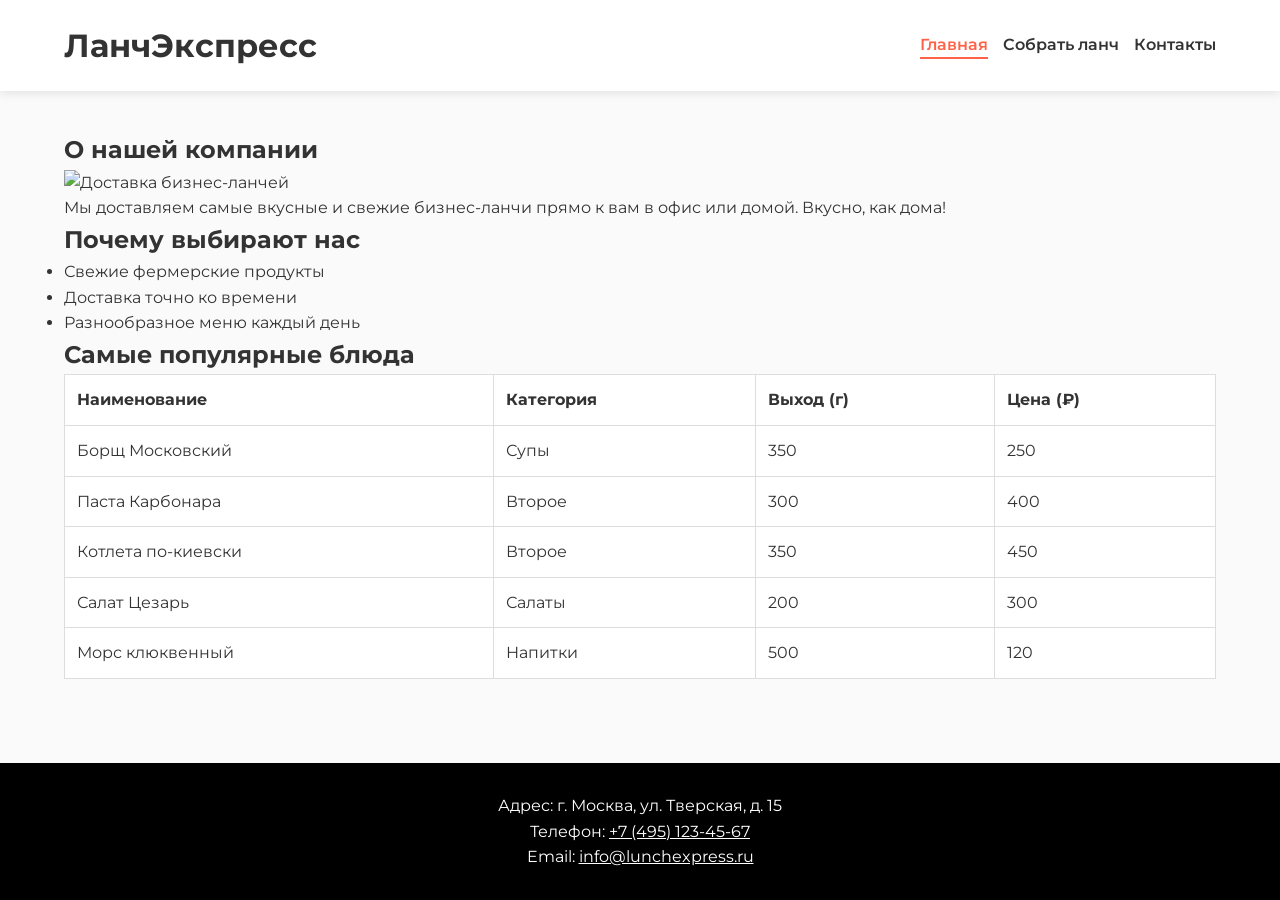
==== ЛР3/index.html @ e6a9607a "Add files via upload" ====
<!DOCTYPE html>
<html lang="ru">
<head>
    <meta charset="UTF-8">
    <meta name="viewport" content="width=device-width, initial-scale=1.0">
    <title>ЛанчЭкспресс — Доставка бизнес-ланчей</title>
    <link rel="preconnect" href="https://fonts.googleapis.com">
    <link rel="preconnect" href="https://fonts.gstatic.com" crossorigin>
    <link href="https://fonts.googleapis.com/css2?family=Montserrat:wght@400;600;700&display=swap" rel="stylesheet">
    <link rel="stylesheet" href="style.css">
    <link rel="stylesheet" href="print.css" media="print">
</head>
<body>
    <header class="header">
        <div class="container header-container">
            <h1 class="logo">ЛанчЭкспресс</h1>
            <nav class="nav">
                <a href="index.html" class="active">Главная</a>
                <a href="lunch.html">Собрать ланч</a>
                <a href="#contacts">Контакты</a>
            </nav>
        </div>
    </header>

    <main class="main-content">
        <div class="container">
            <section id="about" class="section">
                <h2>О нашей компании</h2>
                <div class="about-content">
                    <img src="https://images.unsplash.com/photo-1555396273-367ea4eb4db5?w=450&q=80" alt="Доставка бизнес-ланчей">
                    <p>Мы доставляем самые вкусные и свежие бизнес-ланчи прямо к вам в офис или домой. Вкусно, как дома!</p>
                </div>
            </section>

            <section id="advantages" class="section">
                <h2>Почему выбирают нас</h2>
                <ul class="advantages-list">
                    <li>Свежие фермерские продукты</li>
                    <li>Доставка точно ко времени</li>
                    <li>Разнообразное меню каждый день</li>
                </ul>
            </section>

            <section id="menu" class="section">
                <h2>Самые популярные блюда</h2>
                <div class="table-responsive">
                    <table class="dishes-table">
                        <thead>
                            <tr>
                                <th>Наименование</th>
                                <th>Категория</th>
                                <th>Выход (г)</th>
                                <th>Цена (₽)</th>
                            </tr>
                        </thead>
                        <tbody>
                            <tr><td>Борщ Московский</td><td>Супы</td><td>350</td><td>250</td></tr>
                            <tr><td>Паста Карбонара</td><td>Второе</td><td>300</td><td>400</td></tr>
                            <tr><td>Котлета по-киевски</td><td>Второе</td><td>350</td><td>450</td></tr>
                            <tr><td>Салат Цезарь</td><td>Салаты</td><td>200</td><td>300</td></tr>
                            <tr><td>Морс клюквенный</td><td>Напитки</td><td>500</td><td>120</td></tr>
                        </tbody>
                    </table>
                </div>
            </section>
        </div>
    </main>

    <footer id="contacts" class="footer">
        <div class="container footer-container">
            <p>Адрес: г. Москва, ул. Тверская, д. 15</p>
            <p>Телефон: <a href="tel:+74951234567">+7 (495) 123-45-67</a></p>
            <p>Email: <a href="mailto:info@lunchexpress.ru">info@lunchexpress.ru</a></p>
        </div>
    </footer>
</body>
</html>
---- ЛР3/style.css ----
* {
    box-sizing: border-box;
    margin: 0;
    padding: 0;
}

body {
    font-family: 'Montserrat', sans-serif;
    color: #333;
    background-color: #fafafa;
    line-height: 1.6;
    display: flex;
    flex-direction: column;
    min-height: 100vh;
}

.main-content {
    flex-grow: 1; 
    padding: 40px 0;
}

.container {
    width: 90%;
    max-width: 1200px;
    margin: 0 auto;
}

.header {
    background-color: #fff;
    padding: 20px 0;
    box-shadow: 0 2px 10px rgba(0,0,0,0.1);
}

.header-container {
    display: flex;
    justify-content: space-between;
    align-items: center;
    flex-wrap: wrap;
    gap: 15px;
}

.nav {
    display: flex;
    gap: 15px;
    flex-wrap: wrap;
}

.nav a {
    text-decoration: none;
    color: #333;
    font-weight: 600;
    transition: color 0.3s ease;
}

.nav a:hover {
    color: tomato;
}

.nav a.active {
    color: tomato;
    border-bottom: 2px solid tomato;
}

.dishes-table {
    width: 100%;
    border-collapse: collapse;
    background: #fff;
}

.dishes-table th, .dishes-table td {
    border: 1px solid #ddd;
    padding: 12px;
    text-align: left;
}

.footer {
    background-color: black;
    color: white;
    padding: 30px 0;
    text-align: center;
}

.footer a {
    color: white;
    text-decoration: underline;
}

.footer a:hover {
    color: tomato;
}

@media (max-width: 400px) {
    .table-responsive {
        width: 100%;
        overflow-x: auto;
    }
}
---- ЛР3/print.css ----
@media print {
    body {
        background-color: white !important;
        color: black !important;
        font-size: 12pt;
    }

    .header nav,
    .footer,
    .dish-card button {
        display: none !important;
    }

    .dish-card {
        filter: none !important;
        border: 1px solid #ccc !important;
        page-break-inside: avoid;
        padding: 10px !important;
    }

    .dishes-grid {
        display: block;
    }

    .dish-card {
        display: block;
        margin-bottom: 20px;
    }

    .dish-card img {
        height: 100px;
        width: 100px;
        object-fit: cover;
        float: left;
        margin-right: 20px;
    }
    
    .dish-card::after {
        content: "";
        display: table;
        clear: both;
    }
}
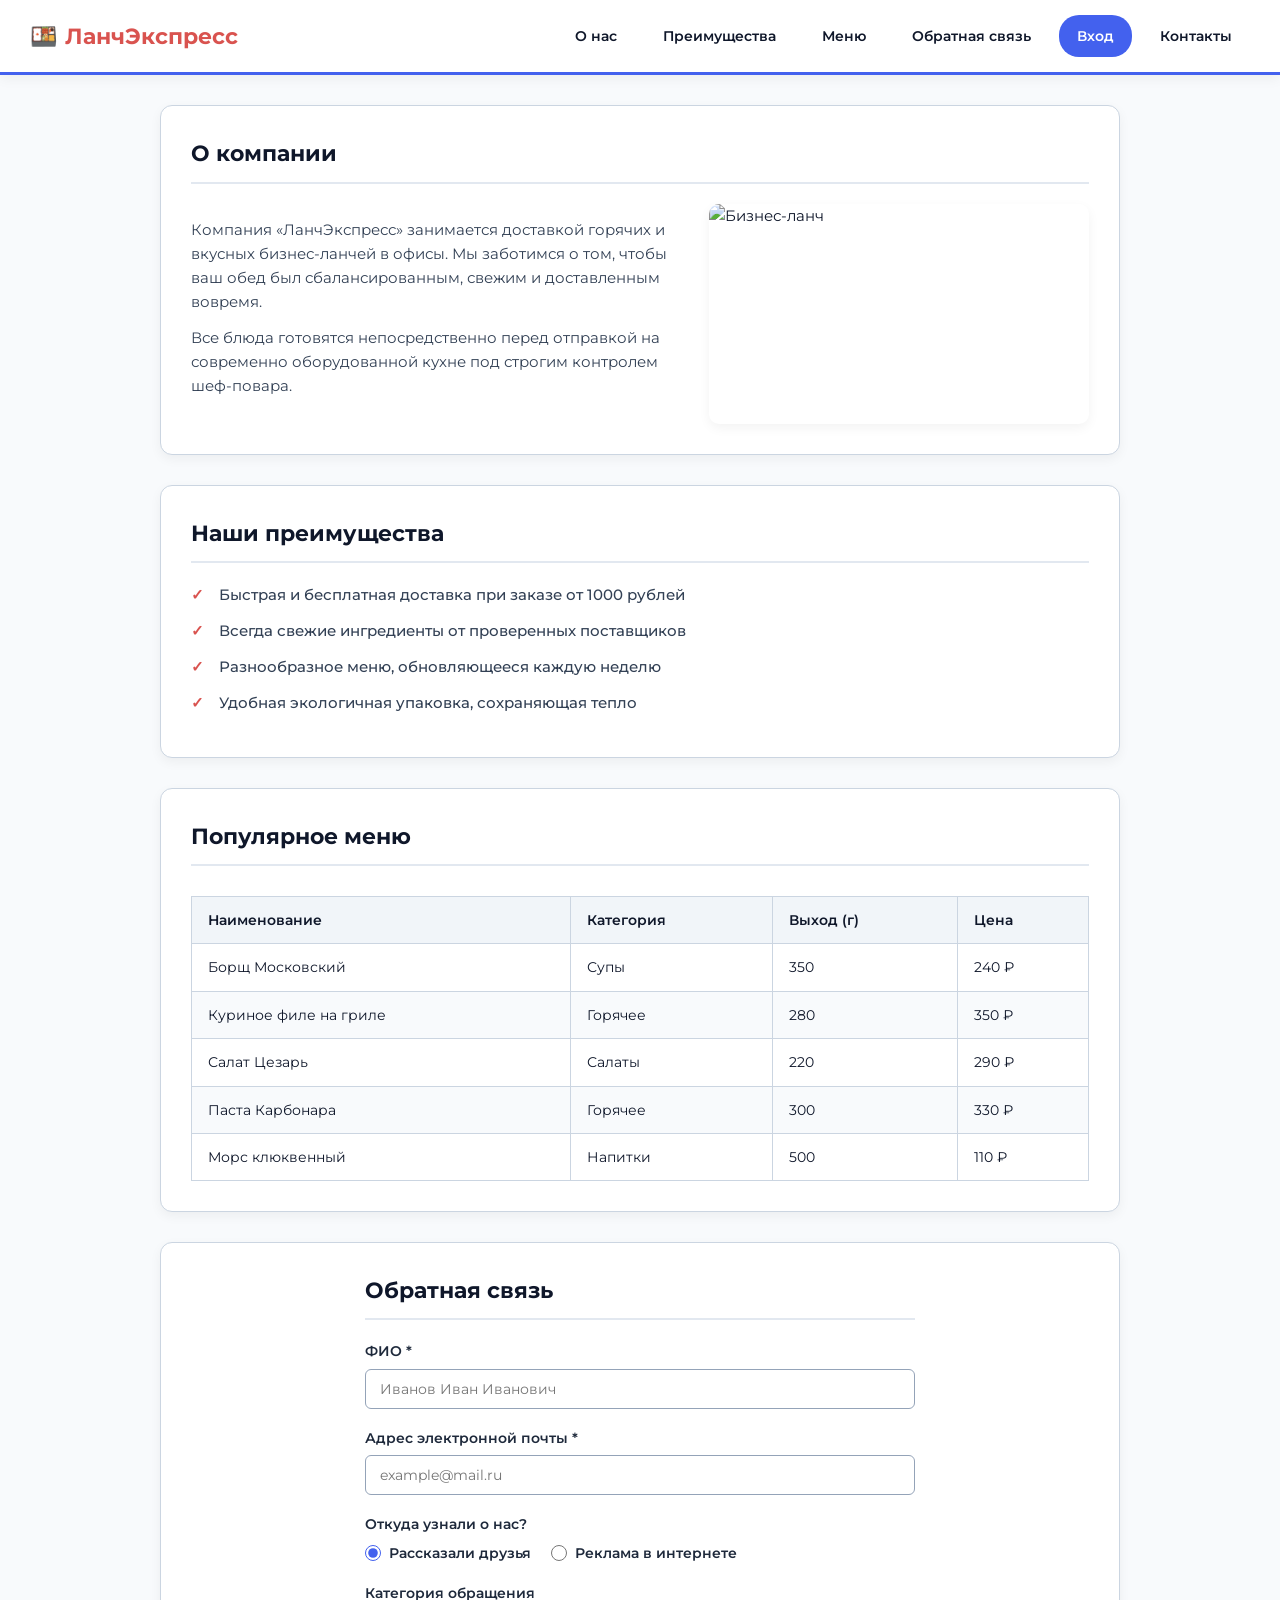
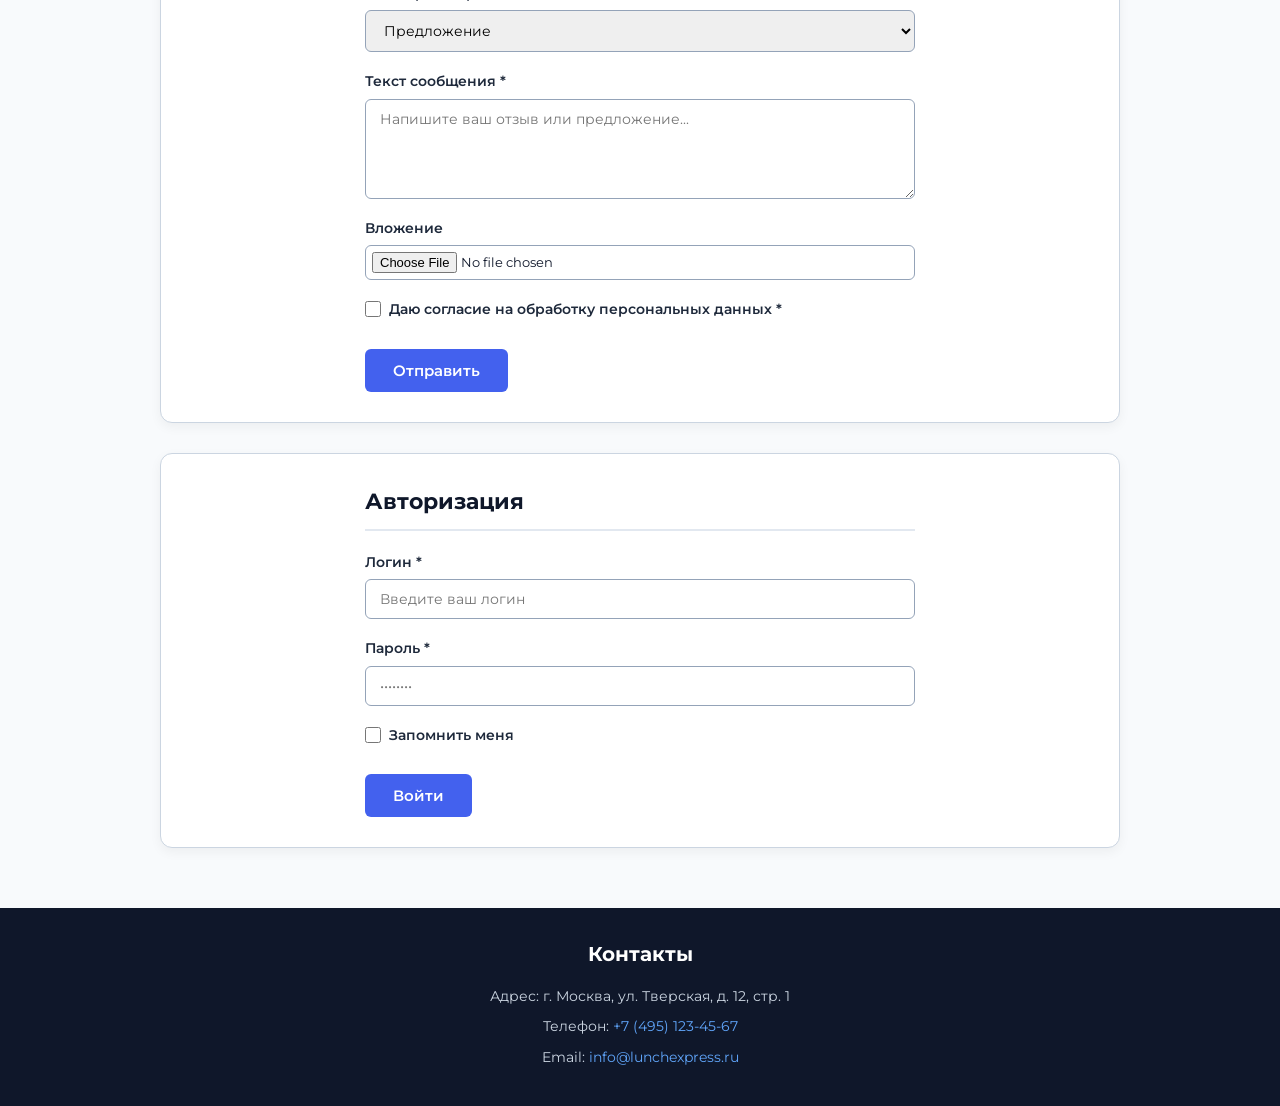
==== commit 26a39ba9: "Add files via upload" ====
--- a/ЛР3/index.html
+++ b/ЛР3/index.html
@@ -6,72 +6,193 @@
     <title>ЛанчЭкспресс — Доставка бизнес-ланчей</title>
     <link rel="preconnect" href="https://fonts.googleapis.com">
     <link rel="preconnect" href="https://fonts.gstatic.com" crossorigin>
-    <link href="https://fonts.googleapis.com/css2?family=Montserrat:wght@400;600;700&display=swap" rel="stylesheet">
+    <link href="https://fonts.googleapis.com/css2?family=Montserrat:wght@400;500;600;700&display=swap" rel="stylesheet">
     <link rel="stylesheet" href="style.css">
-    <link rel="stylesheet" href="print.css" media="print">
 </head>
 <body>
-    <header class="header">
-        <div class="container header-container">
-            <h1 class="logo">ЛанчЭкспресс</h1>
-            <nav class="nav">
-                <a href="index.html" class="active">Главная</a>
-                <a href="lunch.html">Собрать ланч</a>
-                <a href="#contacts">Контакты</a>
-            </nav>
-        </div>
+
+    <header>
+        <a href="#" class="logo">
+            <span>🍱</span> ЛанчЭкспресс
+        </a>
+        <nav>
+            <a href="#about" class="nav-btn">О нас</a>
+            <a href="#advantages" class="nav-btn">Преимущества</a>
+            <a href="#menu" class="nav-btn">Меню</a>
+            <a href="#feedback" class="nav-btn">Обратная связь</a>
+            <a href="#auth" class="nav-btn auth-nav-btn">Вход</a>
+            <a href="#contacts" class="nav-btn">Контакты</a>
+        </nav>
     </header>
 
-    <main class="main-content">
-        <div class="container">
-            <section id="about" class="section">
-                <h2>О нашей компании</h2>
-                <div class="about-content">
-                    <img src="https://images.unsplash.com/photo-1555396273-367ea4eb4db5?w=450&q=80" alt="Доставка бизнес-ланчей">
-                    <p>Мы доставляем самые вкусные и свежие бизнес-ланчи прямо к вам в офис или домой. Вкусно, как дома!</p>
+    <main>
+
+        <section id="about">
+            <h2>О компании</h2>
+            <div class="about-content">
+                <div class="about-text">
+                    <p>
+                        Компания «ЛанчЭкспресс» занимается доставкой горячих и вкусных бизнес-ланчей в офисы. Мы заботимся о том, чтобы ваш обед был сбалансированным, свежим и доставленным вовремя.
+                    </p>
+                    <p>
+                        Все блюда готовятся непосредственно перед отправкой на современно оборудованной кухне под строгим контролем шеф-повара.
+                    </p>
                 </div>
-            </section>
+                <img src="https://images.unsplash.com/photo-1546069901-ba9599a7e63c?auto=format&fit=crop&w=800&q=80" alt="Бизнес-ланч" class="about-img">
+            </div>
+        </section>
 
-            <section id="advantages" class="section">
-                <h2>Почему выбирают нас</h2>
-                <ul class="advantages-list">
-                    <li>Свежие фермерские продукты</li>
-                    <li>Доставка точно ко времени</li>
-                    <li>Разнообразное меню каждый день</li>
-                </ul>
-            </section>
+        <section id="advantages">
+            <h2>Наши преимущества</h2>
+            <ul class="advantages-list">
+                <li>Быстрая и бесплатная доставка при заказе от 1000 рублей</li>
+                <li>Всегда свежие ингредиенты от проверенных поставщиков</li>
+                <li>Разнообразное меню, обновляющееся каждую неделю</li>
+                <li>Удобная экологичная упаковка, сохраняющая тепло</li>
+            </ul>
+        </section>
 
-            <section id="menu" class="section">
-                <h2>Самые популярные блюда</h2>
-                <div class="table-responsive">
-                    <table class="dishes-table">
-                        <thead>
-                            <tr>
-                                <th>Наименование</th>
-                                <th>Категория</th>
-                                <th>Выход (г)</th>
-                                <th>Цена (₽)</th>
-                            </tr>
-                        </thead>
-                        <tbody>
-                            <tr><td>Борщ Московский</td><td>Супы</td><td>350</td><td>250</td></tr>
-                            <tr><td>Паста Карбонара</td><td>Второе</td><td>300</td><td>400</td></tr>
-                            <tr><td>Котлета по-киевски</td><td>Второе</td><td>350</td><td>450</td></tr>
-                            <tr><td>Салат Цезарь</td><td>Салаты</td><td>200</td><td>300</td></tr>
-                            <tr><td>Морс клюквенный</td><td>Напитки</td><td>500</td><td>120</td></tr>
-                        </tbody>
-                    </table>
-                </div>
-            </section>
-        </div>
+        <section id="menu">
+            <h2>Популярное меню</h2>
+            <div class="table-responsive">
+                <table>
+                    <thead>
+                        <tr>
+                            <th>Наименование</th>
+                            <th>Категория</th>
+                            <th>Выход (г)</th>
+                            <th>Цена</th>
+                        </tr>
+                    </thead>
+                    <tbody>
+                        <tr>
+                            <td>Борщ Московский</td>
+                            <td>Супы</td>
+                            <td>350</td>
+                            <td>240 ₽</td>
+                        </tr>
+                        <tr>
+                            <td>Куриное филе на гриле</td>
+                            <td>Горячее</td>
+                            <td>280</td>
+                            <td>350 ₽</td>
+                        </tr>
+                        <tr>
+                            <td>Салат Цезарь</td>
+                            <td>Салаты</td>
+                            <td>220</td>
+                            <td>290 ₽</td>
+                        </tr>
+                        <tr>
+                            <td>Паста Карбонара</td>
+                            <td>Горячее</td>
+                            <td>300</td>
+                            <td>330 ₽</td>
+                        </tr>
+                        <tr>
+                            <td>Морс клюквенный</td>
+                            <td>Напитки</td>
+                            <td>500</td>
+                            <td>110 ₽</td>
+                        </tr>
+                    </tbody>
+                </table>
+            </div>
+        </section>
+
+        <section id="feedback">
+            <div class="form-container">
+                <h2>Обратная связь</h2>
+                <form action="#" method="post">
+                    <div class="form-group">
+                        <label for="fullname">ФИО *</label>
+                        <input type="text" id="fullname" name="fullname" class="form-control" placeholder="Иванов Иван Иванович" required>
+                    </div>
+
+                    <div class="form-group">
+                        <label for="email">Адрес электронной почты *</label>
+                        <input type="email" id="email" name="email" class="form-control" placeholder="example@mail.ru" required>
+                    </div>
+
+                    <div class="form-group">
+                        <label>Откуда узнали о нас?</label>
+                        <div class="radio-group">
+                            <label class="radio-label">
+                                <input type="radio" name="source" value="friends" checked>
+                                Рассказали друзья
+                            </label>
+                            <label class="radio-label">
+                                <input type="radio" name="source" value="internet">
+                                Реклама в интернете
+                            </label>
+                        </div>
+                    </div>
+
+                    <div class="form-group">
+                        <label for="category">Категория обращения</label>
+                        <select id="category" name="category" class="form-control">
+                            <option value="proposal">Предложение</option>
+                            <option value="complaint">Жалоба</option>
+                            <option value="thanks">Благодарность</option>
+                        </select>
+                    </div>
+
+                    <div class="form-group">
+                        <label for="message">Текст сообщения *</label>
+                        <textarea id="message" name="message" class="form-control" placeholder="Напишите ваш отзыв или предложение..." required></textarea>
+                    </div>
+
+                    <div class="form-group">
+                        <label for="attachment">Вложение</label>
+                        <input type="file" id="attachment" name="attachment" class="form-control file-input">
+                    </div>
+
+                    <div class="form-group">
+                        <label class="checkbox-label">
+                            <input type="checkbox" id="agree" name="agree" required>
+                            Даю согласие на обработку персональных данных *
+                        </label>
+                    </div>
+
+                    <button type="submit" class="btn-submit">Отправить</button>
+                </form>
+            </div>
+        </section>
+
+        <section id="auth">
+            <div class="form-container">
+                <h2>Авторизация</h2>
+                <form action="#" method="post">
+                    <div class="form-group">
+                        <label for="login">Логин *</label>
+                        <input type="text" id="login" name="login" class="form-control" placeholder="Введите ваш логин" required>
+                    </div>
+
+                    <div class="form-group">
+                        <label for="password">Пароль *</label>
+                        <input type="password" id="password" name="password" class="form-control" placeholder="••••••••" required>
+                    </div>
+
+                    <div class="form-group">
+                        <label class="checkbox-label">
+                            <input type="checkbox" name="remember">
+                            Запомнить меня
+                        </label>
+                    </div>
+
+                    <button type="submit" class="btn-submit">Войти</button>
+                </form>
+            </div>
+        </section>
+
     </main>
 
-    <footer id="contacts" class="footer">
-        <div class="container footer-container">
-            <p>Адрес: г. Москва, ул. Тверская, д. 15</p>
-            <p>Телефон: <a href="tel:+74951234567">+7 (495) 123-45-67</a></p>
-            <p>Email: <a href="mailto:info@lunchexpress.ru">info@lunchexpress.ru</a></p>
-        </div>
+    <footer id="contacts">
+        <h2>Контакты</h2>
+        <p>Адрес: г. Москва, ул. Тверская, д. 12, стр. 1</p>
+        <p>Телефон: <a href="tel:+74951234567">+7 (495) 123-45-67</a></p>
+        <p>Email: <a href="mailto:info@lunchexpress.ru">info@lunchexpress.ru</a></p>
     </footer>
+
 </body>
 </html>
--- a/ЛР3/style.css
+++ b/ЛР3/style.css
@@ -6,92 +6,299 @@
 
 body {
     font-family: 'Montserrat', sans-serif;
-    color: #333;
-    background-color: #fafafa;
+    font-size: 15px;
+    font-weight: 400;
+    color: #0f172a;
+    background-color: #f8fafc;
     line-height: 1.6;
+    min-height: 100vh;
     display: flex;
     flex-direction: column;
-    min-height: 100vh;
-}
-
-.main-content {
-    flex-grow: 1; 
-    padding: 40px 0;
-}
-
-.container {
-    width: 90%;
-    max-width: 1200px;
-    margin: 0 auto;
-}
-
-.header {
-    background-color: #fff;
-    padding: 20px 0;
-    box-shadow: 0 2px 10px rgba(0,0,0,0.1);
-}
-
-.header-container {
-    display: flex;
+}
+
+header {
+    background-color: #ffffff;
+    padding: 15px 30px;
+    box-shadow: 0 4px 12px rgba(0, 0, 0, 0.05);
+    border-bottom: 3px solid #4361ee;
+    position: sticky;
+    top: 0;
+    z-index: 1000;
+    display: flex;
+    align-items: center;
     justify-content: space-between;
-    align-items: center;
     flex-wrap: wrap;
     gap: 15px;
 }
 
-.nav {
-    display: flex;
-    gap: 15px;
+.logo {
+    font-size: 22px;
+    font-weight: 700;
+    color: #d9534f;
+    text-decoration: none;
+    display: flex;
+    align-items: center;
+    gap: 8px;
+}
+
+nav {
+    display: flex;
+    gap: 10px;
+    align-items: center;
     flex-wrap: wrap;
 }
 
-.nav a {
+.nav-btn {
+    background: transparent;
+    border: 2px solid transparent;
+    padding: 8px 16px;
+    border-radius: 20px;
+    font-size: 14px;
+    font-weight: 600;
+    color: #0f172a;
     text-decoration: none;
-    color: #333;
-    font-weight: 600;
-    transition: color 0.3s ease;
-}
-
-.nav a:hover {
-    color: tomato;
-}
-
-.nav a.active {
-    color: tomato;
-    border-bottom: 2px solid tomato;
-}
-
-.dishes-table {
+    transition: all 0.3s ease;
+}
+
+.nav-btn:hover {
+    background-color: #eef2ff;
+    color: #4361ee;
+    border-color: #4361ee;
+}
+
+.auth-nav-btn {
+    background-color: #4361ee;
+    color: #ffffff !important;
+}
+
+.auth-nav-btn:hover {
+    background-color: #3a0ca3;
+}
+
+main {
+    max-width: 1000px;
+    width: 100%;
+    margin: 30px auto;
+    padding: 0 20px;
+    flex: 1;
+}
+
+section {
+    background-color: #ffffff;
+    padding: 30px;
+    border-radius: 12px;
+    box-shadow: 0 4px 12px rgba(0, 0, 0, 0.05);
+    border: 1px solid #cbd5e1;
+    margin-bottom: 30px;
+}
+
+h2 {
+    font-size: 22px;
+    font-weight: 700;
+    color: #0f172a;
+    margin-bottom: 20px;
+    padding-bottom: 10px;
+    border-bottom: 2px solid #e2e8f0;
+}
+
+.about-content {
+    display: flex;
+    gap: 25px;
+    align-items: center;
+    flex-wrap: wrap;
+}
+
+.about-text {
+    flex: 1;
+    min-width: 280px;
+}
+
+.about-text p {
+    margin-bottom: 12px;
+    font-size: 15px;
+    color: #334155;
+}
+
+img.about-img {
+    width: 100%;
+    max-width: 380px;
+    height: 220px;
+    object-fit: cover;
+    border-radius: 10px;
+    box-shadow: 0 4px 12px rgba(0, 0, 0, 0.05);
+}
+
+ul.advantages-list {
+    list-style: none;
+    padding-left: 0;
+}
+
+ul.advantages-list li {
+    position: relative;
+    padding-left: 28px;
+    margin-bottom: 12px;
+    font-weight: 500;
+    font-size: 15px;
+    color: #334155;
+}
+
+ul.advantages-list li::before {
+    content: "✓";
+    position: absolute;
+    left: 0;
+    top: 0;
+    color: #d9534f;
+    font-weight: 700;
+}
+
+.table-responsive {
+    overflow-x: auto;
+}
+
+table {
     width: 100%;
     border-collapse: collapse;
-    background: #fff;
-}
-
-.dishes-table th, .dishes-table td {
-    border: 1px solid #ddd;
-    padding: 12px;
+    margin-top: 10px;
+    background-color: #ffffff;
+}
+
+th, td {
+    padding: 12px 16px;
+    border: 1px solid #cbd5e1;
     text-align: left;
-}
-
-.footer {
-    background-color: black;
-    color: white;
-    padding: 30px 0;
+    font-size: 14px;
+}
+
+th {
+    background-color: #f1f5f9;
+    font-weight: 600;
+    color: #0f172a;
+}
+
+tr:nth-child(even) {
+    background-color: #f8fafc;
+}
+
+.form-container {
+    max-width: 550px;
+    margin: 0 auto;
+}
+
+.form-group {
+    margin-bottom: 18px;
+    display: flex;
+    flex-direction: column;
+    gap: 6px;
+}
+
+.form-group label {
+    font-size: 14px;
+    font-weight: 600;
+    color: #1e293b;
+}
+
+.form-control {
+    width: 100%;
+    padding: 10px 14px;
+    font-family: 'Montserrat', sans-serif;
+    font-size: 14px;
+    border: 1px solid #94a3b8;
+    border-radius: 6px;
+    outline: none;
+    transition: border-color 0.2s, box-shadow 0.2s;
+}
+
+.form-control:focus {
+    border-color: #4361ee;
+    box-shadow: 0 0 0 3px rgba(67, 97, 238, 0.15);
+}
+
+textarea.form-control {
+    resize: vertical;
+    min-height: 100px;
+}
+
+.radio-group {
+    display: flex;
+    gap: 20px;
+    align-items: center;
+    flex-wrap: wrap;
+}
+
+.radio-label, .checkbox-label {
+    font-size: 14px;
+    font-weight: 500;
+    display: inline-flex;
+    align-items: center;
+    gap: 8px;
+    cursor: pointer;
+    color: #1e293b;
+}
+
+.radio-label input, .checkbox-label input {
+    cursor: pointer;
+    accent-color: #4361ee;
+    width: 16px;
+    height: 16px;
+}
+
+.file-input {
+    padding: 6px;
+    font-size: 13px;
+}
+
+.btn-submit {
+    background-color: #4361ee;
+    color: #ffffff;
+    border: none;
+    padding: 12px 28px;
+    font-family: 'Montserrat', sans-serif;
+    font-size: 15px;
+    font-weight: 600;
+    border-radius: 6px;
+    cursor: pointer;
+    transition: background-color 0.2s;
+    margin-top: 10px;
+}
+
+.btn-submit:hover {
+    background-color: #3a0ca3;
+}
+
+footer {
+    background-color: #0f172a;
+    color: #ffffff;
+    padding: 30px 20px;
     text-align: center;
-}
-
-.footer a {
-    color: white;
+    margin-top: auto;
+}
+
+footer h2 {
+    color: #ffffff;
+    border-bottom: none;
+    font-size: 20px;
+    margin-bottom: 15px;
+    padding-bottom: 0;
+}
+
+footer p {
+    font-size: 14px;
+    color: #cbd5e1;
+    margin-bottom: 8px;
+}
+
+footer a {
+    color: #60a5fa;
+    text-decoration: none;
+}
+
+footer a:hover {
     text-decoration: underline;
 }
 
-.footer a:hover {
-    color: tomato;
-}
-
-@media (max-width: 400px) {
-    .table-responsive {
-        width: 100%;
-        overflow-x: auto;
+@media (max-width: 640px) {
+    header {
+        flex-direction: column;
+        align-items: flex-start;
     }
-}+}
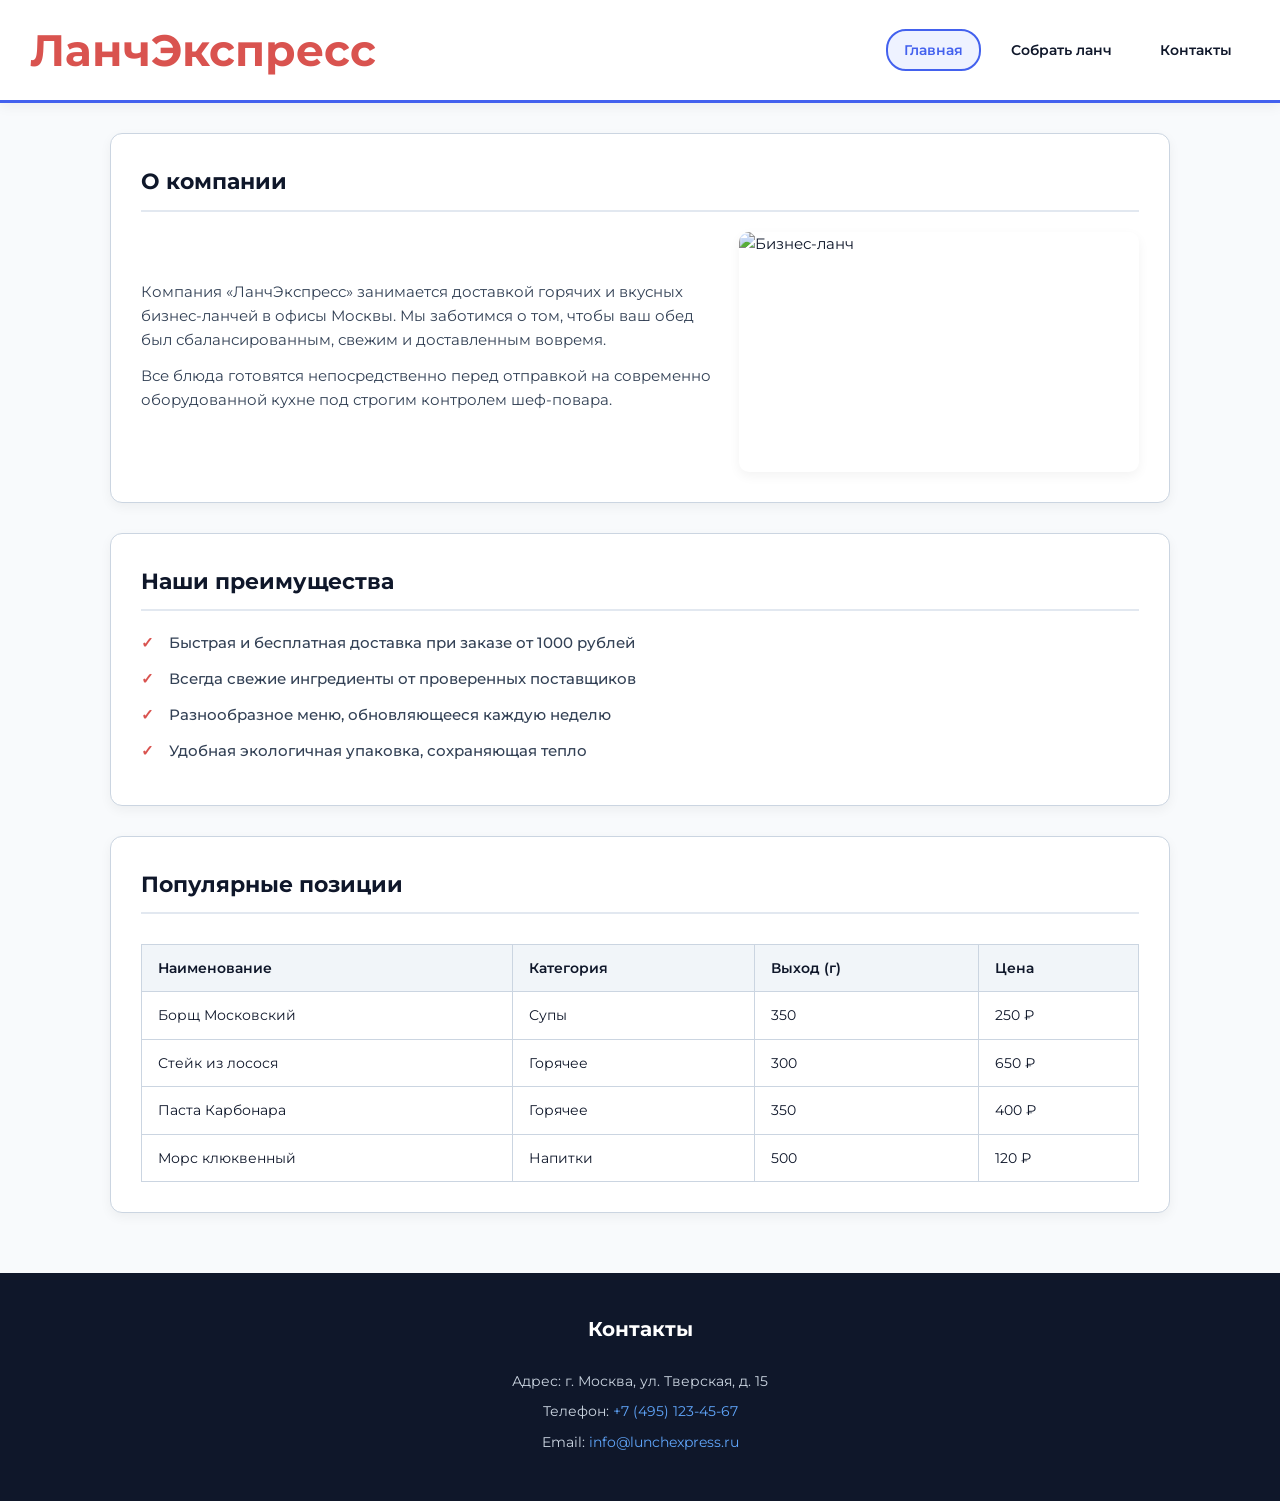
==== commit 4ad5875a: "Add files via upload" ====
--- a/ЛР3/index.html
+++ b/ЛР3/index.html
@@ -8,37 +8,33 @@
     <link rel="preconnect" href="https://fonts.gstatic.com" crossorigin>
     <link href="https://fonts.googleapis.com/css2?family=Montserrat:wght@400;500;600;700&display=swap" rel="stylesheet">
     <link rel="stylesheet" href="style.css">
+    <link rel="stylesheet" href="print.css" media="print">
 </head>
 <body>
-
     <header>
-        <a href="#" class="logo">
-            <span>🍱</span> ЛанчЭкспресс
+        <a href="index.html" class="logo">
+            <h1>ЛанчЭкспресс</h1>
         </a>
         <nav>
-            <a href="#about" class="nav-btn">О нас</a>
-            <a href="#advantages" class="nav-btn">Преимущества</a>
-            <a href="#menu" class="nav-btn">Меню</a>
-            <a href="#feedback" class="nav-btn">Обратная связь</a>
-            <a href="#auth" class="nav-btn auth-nav-btn">Вход</a>
+            <a href="index.html" class="nav-btn active">Главная</a>
+            <a href="lunch.html" class="nav-btn">Собрать ланч</a>
             <a href="#contacts" class="nav-btn">Контакты</a>
         </nav>
     </header>
 
     <main>
-
         <section id="about">
             <h2>О компании</h2>
             <div class="about-content">
                 <div class="about-text">
                     <p>
-                        Компания «ЛанчЭкспресс» занимается доставкой горячих и вкусных бизнес-ланчей в офисы. Мы заботимся о том, чтобы ваш обед был сбалансированным, свежим и доставленным вовремя.
+                        Компания «ЛанчЭкспресс» занимается доставкой горячих и вкусных бизнес-ланчей в офисы Москвы. Мы заботимся о том, чтобы ваш обед был сбалансированным, свежим и доставленным вовремя.
                     </p>
                     <p>
                         Все блюда готовятся непосредственно перед отправкой на современно оборудованной кухне под строгим контролем шеф-повара.
                     </p>
                 </div>
-                <img src="https://images.unsplash.com/photo-1546069901-ba9599a7e63c?auto=format&fit=crop&w=800&q=80" alt="Бизнес-ланч" class="about-img">
+                <img src="images/about.jpg" alt="Бизнес-ланч" class="about-img">
             </div>
         </section>
 
@@ -52,8 +48,8 @@
             </ul>
         </section>
 
-        <section id="menu">
-            <h2>Популярное меню</h2>
+        <section id="popular">
+            <h2>Популярные позиции</h2>
             <div class="table-responsive">
                 <table>
                     <thead>
@@ -69,130 +65,37 @@
                             <td>Борщ Московский</td>
                             <td>Супы</td>
                             <td>350</td>
-                            <td>240 ₽</td>
+                            <td>250 ₽</td>
                         </tr>
                         <tr>
-                            <td>Куриное филе на гриле</td>
+                            <td>Стейк из лосося</td>
                             <td>Горячее</td>
-                            <td>280</td>
-                            <td>350 ₽</td>
-                        </tr>
-                        <tr>
-                            <td>Салат Цезарь</td>
-                            <td>Салаты</td>
-                            <td>220</td>
-                            <td>290 ₽</td>
+                            <td>300</td>
+                            <td>650 ₽</td>
                         </tr>
                         <tr>
                             <td>Паста Карбонара</td>
                             <td>Горячее</td>
-                            <td>300</td>
-                            <td>330 ₽</td>
+                            <td>350</td>
+                            <td>400 ₽</td>
                         </tr>
                         <tr>
                             <td>Морс клюквенный</td>
                             <td>Напитки</td>
                             <td>500</td>
-                            <td>110 ₽</td>
+                            <td>120 ₽</td>
                         </tr>
                     </tbody>
                 </table>
             </div>
         </section>
-
-        <section id="feedback">
-            <div class="form-container">
-                <h2>Обратная связь</h2>
-                <form action="#" method="post">
-                    <div class="form-group">
-                        <label for="fullname">ФИО *</label>
-                        <input type="text" id="fullname" name="fullname" class="form-control" placeholder="Иванов Иван Иванович" required>
-                    </div>
-
-                    <div class="form-group">
-                        <label for="email">Адрес электронной почты *</label>
-                        <input type="email" id="email" name="email" class="form-control" placeholder="example@mail.ru" required>
-                    </div>
-
-                    <div class="form-group">
-                        <label>Откуда узнали о нас?</label>
-                        <div class="radio-group">
-                            <label class="radio-label">
-                                <input type="radio" name="source" value="friends" checked>
-                                Рассказали друзья
-                            </label>
-                            <label class="radio-label">
-                                <input type="radio" name="source" value="internet">
-                                Реклама в интернете
-                            </label>
-                        </div>
-                    </div>
-
-                    <div class="form-group">
-                        <label for="category">Категория обращения</label>
-                        <select id="category" name="category" class="form-control">
-                            <option value="proposal">Предложение</option>
-                            <option value="complaint">Жалоба</option>
-                            <option value="thanks">Благодарность</option>
-                        </select>
-                    </div>
-
-                    <div class="form-group">
-                        <label for="message">Текст сообщения *</label>
-                        <textarea id="message" name="message" class="form-control" placeholder="Напишите ваш отзыв или предложение..." required></textarea>
-                    </div>
-
-                    <div class="form-group">
-                        <label for="attachment">Вложение</label>
-                        <input type="file" id="attachment" name="attachment" class="form-control file-input">
-                    </div>
-
-                    <div class="form-group">
-                        <label class="checkbox-label">
-                            <input type="checkbox" id="agree" name="agree" required>
-                            Даю согласие на обработку персональных данных *
-                        </label>
-                    </div>
-
-                    <button type="submit" class="btn-submit">Отправить</button>
-                </form>
-            </div>
-        </section>
-
-        <section id="auth">
-            <div class="form-container">
-                <h2>Авторизация</h2>
-                <form action="#" method="post">
-                    <div class="form-group">
-                        <label for="login">Логин *</label>
-                        <input type="text" id="login" name="login" class="form-control" placeholder="Введите ваш логин" required>
-                    </div>
-
-                    <div class="form-group">
-                        <label for="password">Пароль *</label>
-                        <input type="password" id="password" name="password" class="form-control" placeholder="••••••••" required>
-                    </div>
-
-                    <div class="form-group">
-                        <label class="checkbox-label">
-                            <input type="checkbox" name="remember">
-                            Запомнить меня
-                        </label>
-                    </div>
-
-                    <button type="submit" class="btn-submit">Войти</button>
-                </form>
-            </div>
-        </section>
-
     </main>
 
     <footer id="contacts">
         <h2>Контакты</h2>
-        <p>Адрес: г. Москва, ул. Тверская, д. 12, стр. 1</p>
+        <p>Адрес: г. Москва, ул. Тверская, д. 15</p>
         <p>Телефон: <a href="tel:+74951234567">+7 (495) 123-45-67</a></p>
         <p>Email: <a href="mailto:info@lunchexpress.ru">info@lunchexpress.ru</a></p>
     </footer>
-
 </body>
 </html>
--- a/ЛР3/style.css
+++ b/ЛР3/style.css
@@ -36,14 +36,11 @@
     font-weight: 700;
     color: #d9534f;
     text-decoration: none;
-    display: flex;
-    align-items: center;
-    gap: 8px;
 }
 
 nav {
     display: flex;
-    gap: 10px;
+    gap: 12px;
     align-items: center;
     flex-wrap: wrap;
 }
@@ -53,30 +50,23 @@
     border: 2px solid transparent;
     padding: 8px 16px;
     border-radius: 20px;
+    font-family: 'Montserrat', sans-serif;
     font-size: 14px;
     font-weight: 600;
     color: #0f172a;
+    cursor: pointer;
     text-decoration: none;
     transition: all 0.3s ease;
 }
 
-.nav-btn:hover {
+.nav-btn:hover, .nav-btn.active {
     background-color: #eef2ff;
     color: #4361ee;
     border-color: #4361ee;
 }
 
-.auth-nav-btn {
-    background-color: #4361ee;
-    color: #ffffff !important;
-}
-
-.auth-nav-btn:hover {
-    background-color: #3a0ca3;
-}
-
 main {
-    max-width: 1000px;
+    max-width: 1100px;
     width: 100%;
     margin: 30px auto;
     padding: 0 20px;
@@ -121,8 +111,8 @@
 
 img.about-img {
     width: 100%;
-    max-width: 380px;
-    height: 220px;
+    max-width: 400px;
+    height: 240px;
     object-fit: cover;
     border-radius: 10px;
     box-shadow: 0 4px 12px rgba(0, 0, 0, 0.05);
@@ -175,23 +165,32 @@
     color: #0f172a;
 }
 
-tr:nth-child(even) {
-    background-color: #f8fafc;
-}
-
-.form-container {
-    max-width: 550px;
-    margin: 0 auto;
+.order-form {
+    display: flex;
+    flex-direction: column;
+    gap: 20px;
 }
 
 .form-group {
-    margin-bottom: 18px;
+    border: 1px solid #e2e8f0;
+    border-radius: 8px;
+    padding: 20px;
+}
+
+.form-group legend {
+    font-weight: 700;
+    color: #4361ee;
+    padding: 0 10px;
+}
+
+.field {
+    margin-bottom: 15px;
     display: flex;
     flex-direction: column;
     gap: 6px;
 }
 
-.form-group label {
+.field label {
     font-size: 14px;
     font-weight: 600;
     color: #1e293b;
@@ -202,10 +201,10 @@
     padding: 10px 14px;
     font-family: 'Montserrat', sans-serif;
     font-size: 14px;
-    border: 1px solid #94a3b8;
+    border: 1px solid #cbd5e1;
     border-radius: 6px;
     outline: none;
-    transition: border-color 0.2s, box-shadow 0.2s;
+    background-color: #ffffff;
 }
 
 .form-control:focus {
@@ -213,15 +212,9 @@
     box-shadow: 0 0 0 3px rgba(67, 97, 238, 0.15);
 }
 
-textarea.form-control {
-    resize: vertical;
-    min-height: 100px;
-}
-
 .radio-group {
     display: flex;
     gap: 20px;
-    align-items: center;
     flex-wrap: wrap;
 }
 
@@ -235,40 +228,47 @@
     color: #1e293b;
 }
 
-.radio-label input, .checkbox-label input {
-    cursor: pointer;
-    accent-color: #4361ee;
-    width: 16px;
-    height: 16px;
-}
-
-.file-input {
-    padding: 6px;
-    font-size: 13px;
+.form-actions {
+    display: flex;
+    gap: 15px;
 }
 
 .btn-submit {
     background-color: #4361ee;
     color: #ffffff;
     border: none;
-    padding: 12px 28px;
+    padding: 12px 24px;
     font-family: 'Montserrat', sans-serif;
     font-size: 15px;
     font-weight: 600;
     border-radius: 6px;
     cursor: pointer;
-    transition: background-color 0.2s;
-    margin-top: 10px;
 }
 
 .btn-submit:hover {
     background-color: #3a0ca3;
 }
 
+.btn-reset {
+    background-color: #94a3b8;
+    color: #ffffff;
+    border: none;
+    padding: 12px 24px;
+    font-family: 'Montserrat', sans-serif;
+    font-size: 15px;
+    font-weight: 600;
+    border-radius: 6px;
+    cursor: pointer;
+}
+
+.btn-reset:hover {
+    background-color: #64748b;
+}
+
 footer {
     background-color: #0f172a;
     color: #ffffff;
-    padding: 30px 20px;
+    padding: 40px 20px;
     text-align: center;
     margin-top: auto;
 }
@@ -278,7 +278,6 @@
     border-bottom: none;
     font-size: 20px;
     margin-bottom: 15px;
-    padding-bottom: 0;
 }
 
 footer p {
@@ -293,6 +292,7 @@
 }
 
 footer a:hover {
+    color: #ffffff;
     text-decoration: underline;
 }
 
@@ -301,4 +301,4 @@
         flex-direction: column;
         align-items: flex-start;
     }
-}
+}
--- a/ЛР3/print.css
+++ b/ЛР3/print.css
@@ -0,0 +1,23 @@
+@media print {
+    header, nav, button, .add-btn, .btn-submit, .btn-reset, .order-section {
+        display: none !important;
+    }
+
+    body {
+        background-color: #ffffff;
+        color: #000000;
+    }
+
+    section {
+        box-shadow: none;
+        border: 1px solid #000000;
+        margin-bottom: 15px;
+        page-break-inside: avoid;
+    }
+
+    .dish-card {
+        box-shadow: none;
+        border: 1px solid #000000;
+        page-break-inside: avoid;
+    }
+}
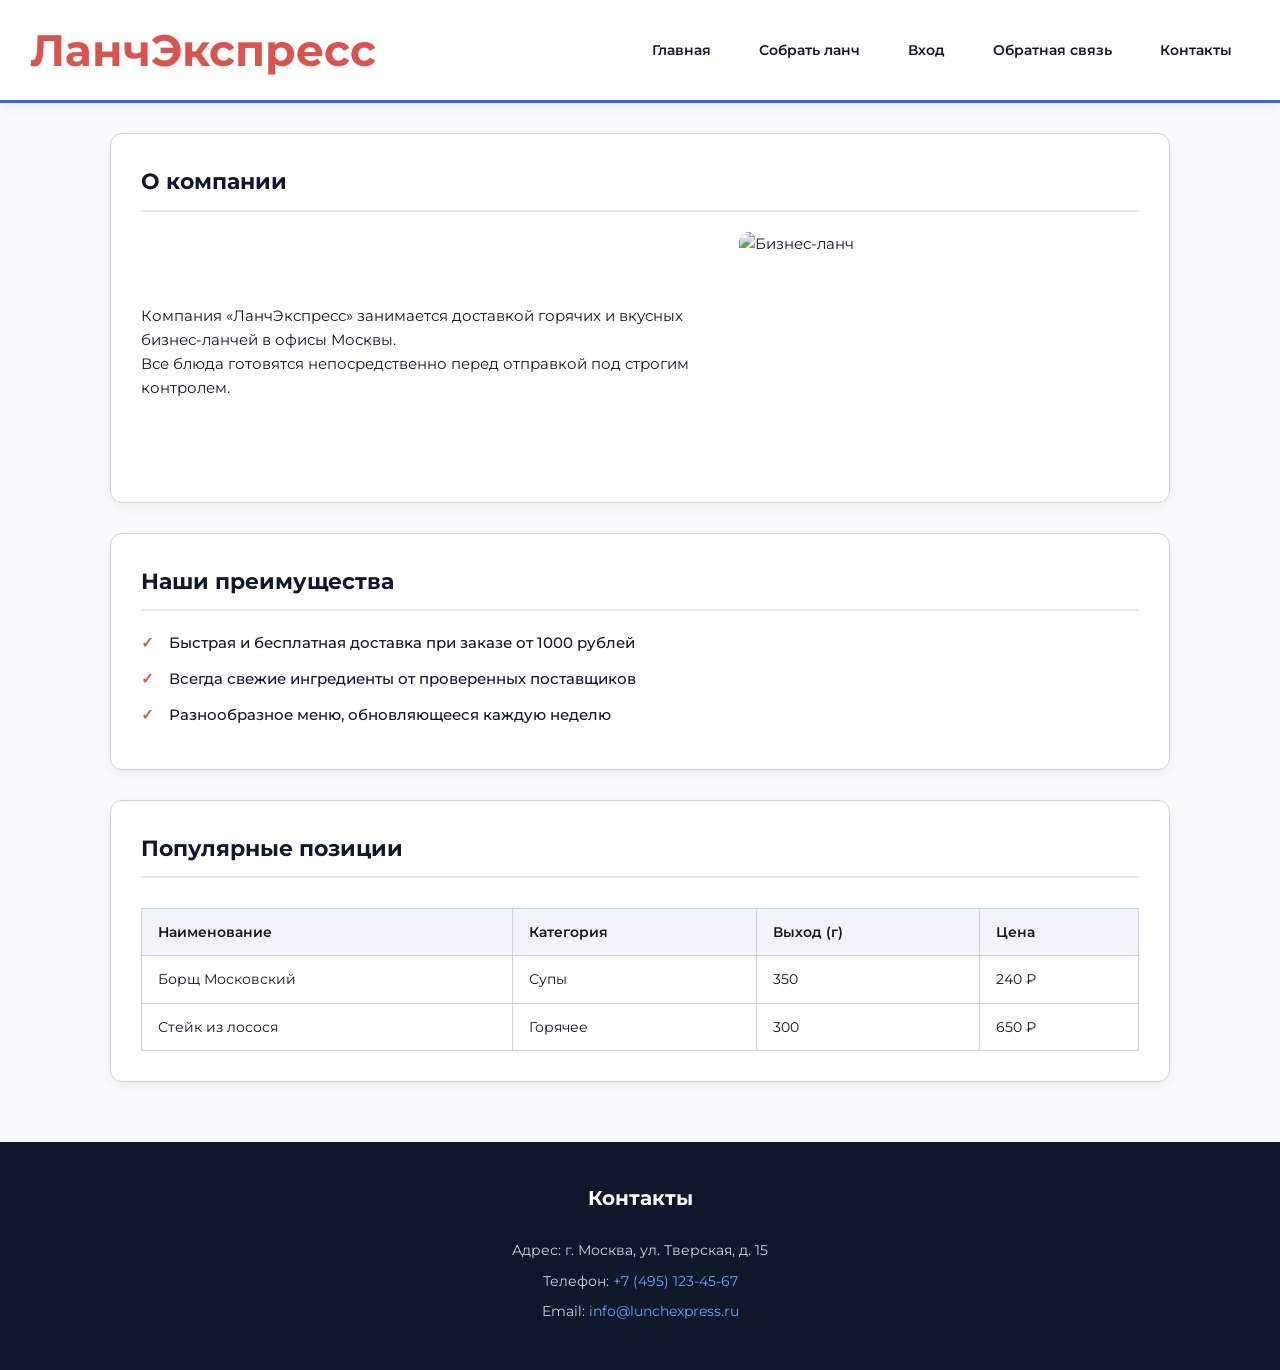
==== commit b2f3934a: "Add files via upload" ====
--- a/ЛР3/index.html
+++ b/ЛР3/index.html
@@ -3,7 +3,7 @@
 <head>
     <meta charset="UTF-8">
     <meta name="viewport" content="width=device-width, initial-scale=1.0">
-    <title>ЛанчЭкспресс — Доставка бизнес-ланчей</title>
+    <title>ЛанчЭкспресс — Главная</title>
     <link rel="preconnect" href="https://fonts.googleapis.com">
     <link rel="preconnect" href="https://fonts.gstatic.com" crossorigin>
     <link href="https://fonts.googleapis.com/css2?family=Montserrat:wght@400;500;600;700&display=swap" rel="stylesheet">
@@ -12,83 +12,140 @@
 </head>
 <body>
     <header>
-        <a href="index.html" class="logo">
+        <a href="#home" class="logo">
             <h1>ЛанчЭкспресс</h1>
         </a>
         <nav>
-            <a href="index.html" class="nav-btn active">Главная</a>
+            <a href="#home" class="nav-btn">Главная</a>
             <a href="lunch.html" class="nav-btn">Собрать ланч</a>
+            <a href="#auth" class="nav-btn">Вход</a>
+            <a href="#feedback" class="nav-btn">Обратная связь</a>
             <a href="#contacts" class="nav-btn">Контакты</a>
         </nav>
     </header>
 
     <main>
-        <section id="about">
-            <h2>О компании</h2>
-            <div class="about-content">
-                <div class="about-text">
-                    <p>
-                        Компания «ЛанчЭкспресс» занимается доставкой горячих и вкусных бизнес-ланчей в офисы Москвы. Мы заботимся о том, чтобы ваш обед был сбалансированным, свежим и доставленным вовремя.
-                    </p>
-                    <p>
-                        Все блюда готовятся непосредственно перед отправкой на современно оборудованной кухне под строгим контролем шеф-повара.
-                    </p>
+        <div id="home" class="tab-content">
+            <section id="about">
+                <h2>О компании</h2>
+                <div class="about-content">
+                    <div class="about-text">
+                        <p>Компания «ЛанчЭкспресс» занимается доставкой горячих и вкусных бизнес-ланчей в офисы Москвы.</p>
+                        <p>Все блюда готовятся непосредственно перед отправкой под строгим контролем.</p>
+                    </div>
+                    <img src="images/about.jpg" alt="Бизнес-ланч" class="about-img">
                 </div>
-                <img src="images/about.jpg" alt="Бизнес-ланч" class="about-img">
-            </div>
-        </section>
+            </section>
 
-        <section id="advantages">
-            <h2>Наши преимущества</h2>
-            <ul class="advantages-list">
-                <li>Быстрая и бесплатная доставка при заказе от 1000 рублей</li>
-                <li>Всегда свежие ингредиенты от проверенных поставщиков</li>
-                <li>Разнообразное меню, обновляющееся каждую неделю</li>
-                <li>Удобная экологичная упаковка, сохраняющая тепло</li>
-            </ul>
-        </section>
+            <section id="advantages">
+                <h2>Наши преимущества</h2>
+                <ul class="advantages-list">
+                    <li>Быстрая и бесплатная доставка при заказе от 1000 рублей</li>
+                    <li>Всегда свежие ингредиенты от проверенных поставщиков</li>
+                    <li>Разнообразное меню, обновляющееся каждую неделю</li>
+                </ul>
+            </section>
 
-        <section id="popular">
-            <h2>Популярные позиции</h2>
-            <div class="table-responsive">
-                <table>
-                    <thead>
-                        <tr>
-                            <th>Наименование</th>
-                            <th>Категория</th>
-                            <th>Выход (г)</th>
-                            <th>Цена</th>
-                        </tr>
-                    </thead>
-                    <tbody>
-                        <tr>
-                            <td>Борщ Московский</td>
-                            <td>Супы</td>
-                            <td>350</td>
-                            <td>250 ₽</td>
-                        </tr>
-                        <tr>
-                            <td>Стейк из лосося</td>
-                            <td>Горячее</td>
-                            <td>300</td>
-                            <td>650 ₽</td>
-                        </tr>
-                        <tr>
-                            <td>Паста Карбонара</td>
-                            <td>Горячее</td>
-                            <td>350</td>
-                            <td>400 ₽</td>
-                        </tr>
-                        <tr>
-                            <td>Морс клюквенный</td>
-                            <td>Напитки</td>
-                            <td>500</td>
-                            <td>120 ₽</td>
-                        </tr>
-                    </tbody>
-                </table>
-            </div>
-        </section>
+            <section id="popular">
+                <h2>Популярные позиции</h2>
+                <div class="table-responsive">
+                    <table>
+                        <thead>
+                            <tr>
+                                <th>Наименование</th>
+                                <th>Категория</th>
+                                <th>Выход (г)</th>
+                                <th>Цена</th>
+                            </tr>
+                        </thead>
+                        <tbody>
+                            <tr>
+                                <td>Борщ Московский</td>
+                                <td>Супы</td>
+                                <td>350</td>
+                                <td>240 ₽</td>
+                            </tr>
+                            <tr>
+                                <td>Стейк из лосося</td>
+                                <td>Горячее</td>
+                                <td>300</td>
+                                <td>650 ₽</td>
+                            </tr>
+                        </tbody>
+                    </table>
+                </div>
+            </section>
+        </div>
+
+        <div id="auth" class="tab-content">
+            <section style="max-width: 500px; margin: 0 auto;">
+                <h2>Авторизация в системе</h2>
+                <form action="https://httpbin.org/post" method="POST" class="order-form">
+                    <div class="field">
+                        <label for="login">Логин или Email *</label>
+                        <input type="text" id="login" name="login" class="form-control" required placeholder="Введите логин">
+                    </div>
+                    <div class="field">
+                        <label for="password">Пароль *</label>
+                        <input type="password" id="password" name="password" class="form-control" required placeholder="Введите пароль">
+                    </div>
+                    <div class="field">
+                        <label class="checkbox-label">
+                            <input type="checkbox" name="remember"> Запомнить меня
+                        </label>
+                    </div>
+                    <div class="form-actions">
+                        <button type="submit" class="btn-submit" style="width: 100%;">Войти</button>
+                    </div>
+                </form>
+            </section>
+        </div>
+
+        <div id="feedback" class="tab-content">
+            <section style="max-width: 600px; margin: 0 auto;">
+                <h2>Форма обратной связи</h2>
+                <form action="https://httpbin.org/post" method="POST" enctype="multipart/form-data" class="order-form">
+                    <div class="field">
+                        <label for="fullname">ФИО *</label>
+                        <input type="text" id="fullname" name="fullname" class="form-control" required placeholder="Введите ваше ФИО">
+                    </div>
+                    <div class="field">
+                        <label for="fb-email">Email *</label>
+                        <input type="email" id="fb-email" name="email" class="form-control" required placeholder="example@mail.ru">
+                    </div>
+                    <div class="field">
+                        <label>Откуда узнали о нас?</label>
+                        <div class="radio-group">
+                            <label class="radio-label"><input type="radio" name="source" value="friends" checked> От друзей</label>
+                            <label class="radio-label"><input type="radio" name="source" value="ads"> Реклама</label>
+                        </div>
+                    </div>
+                    <div class="field">
+                        <label for="category">Категория обращения</label>
+                        <select id="category" name="category" class="form-control">
+                            <option value="Предложение">Предложение</option>
+                            <option value="Жалоба">Жалоба</option>
+                        </select>
+                    </div>
+                    <div class="field">
+                        <label for="message">Сообщение *</label>
+                        <textarea id="message" name="message" class="form-control" rows="4" required placeholder="Ваш отзыв..."></textarea>
+                    </div>
+                    <div class="field">
+                        <label for="attachment">Прикрепить файл</label>
+                        <input type="file" id="attachment" name="attachment" class="form-control">
+                    </div>
+                    <div class="field">
+                        <label class="checkbox-label">
+                            <input type="checkbox" name="agree" required> Согласен на обработку персональных данных *
+                        </label>
+                    </div>
+                    <div class="form-actions">
+                        <button type="submit" class="btn-submit">Отправить</button>
+                    </div>
+                </form>
+            </section>
+        </div>
     </main>
 
     <footer id="contacts">
--- a/ЛР3/style.css
+++ b/ЛР3/style.css
@@ -59,7 +59,7 @@
     transition: all 0.3s ease;
 }
 
-.nav-btn:hover, .nav-btn.active {
+.nav-btn:hover {
     background-color: #eef2ff;
     color: #4361ee;
     border-color: #4361ee;
@@ -71,6 +71,23 @@
     margin: 30px auto;
     padding: 0 20px;
     flex: 1;
+}
+
+.tab-content {
+    display: none;
+}
+
+#home:not(:target) ~ #home,
+.tab-content:first-of-type {
+    display: block;
+}
+
+:target ~ .tab-content:first-of-type {
+    display: none;
+}
+
+.tab-content:target {
+    display: block !important;
 }
 
 section {
@@ -103,19 +120,12 @@
     min-width: 280px;
 }
 
-.about-text p {
-    margin-bottom: 12px;
-    font-size: 15px;
-    color: #334155;
-}
-
 img.about-img {
     width: 100%;
     max-width: 400px;
     height: 240px;
     object-fit: cover;
     border-radius: 10px;
-    box-shadow: 0 4px 12px rgba(0, 0, 0, 0.05);
 }
 
 ul.advantages-list {
@@ -128,8 +138,6 @@
     padding-left: 28px;
     margin-bottom: 12px;
     font-weight: 500;
-    font-size: 15px;
-    color: #334155;
 }
 
 ul.advantages-list li::before {
@@ -149,7 +157,6 @@
     width: 100%;
     border-collapse: collapse;
     margin-top: 10px;
-    background-color: #ffffff;
 }
 
 th, td {
@@ -162,25 +169,12 @@
 th {
     background-color: #f1f5f9;
     font-weight: 600;
-    color: #0f172a;
 }
 
 .order-form {
     display: flex;
     flex-direction: column;
     gap: 20px;
-}
-
-.form-group {
-    border: 1px solid #e2e8f0;
-    border-radius: 8px;
-    padding: 20px;
-}
-
-.form-group legend {
-    font-weight: 700;
-    color: #4361ee;
-    padding: 0 10px;
 }
 
 .field {
@@ -225,7 +219,6 @@
     align-items: center;
     gap: 8px;
     cursor: pointer;
-    color: #1e293b;
 }
 
 .form-actions {
@@ -294,11 +287,4 @@
 footer a:hover {
     color: #ffffff;
     text-decoration: underline;
-}
-
-@media (max-width: 640px) {
-    header {
-        flex-direction: column;
-        align-items: flex-start;
-    }
 }
